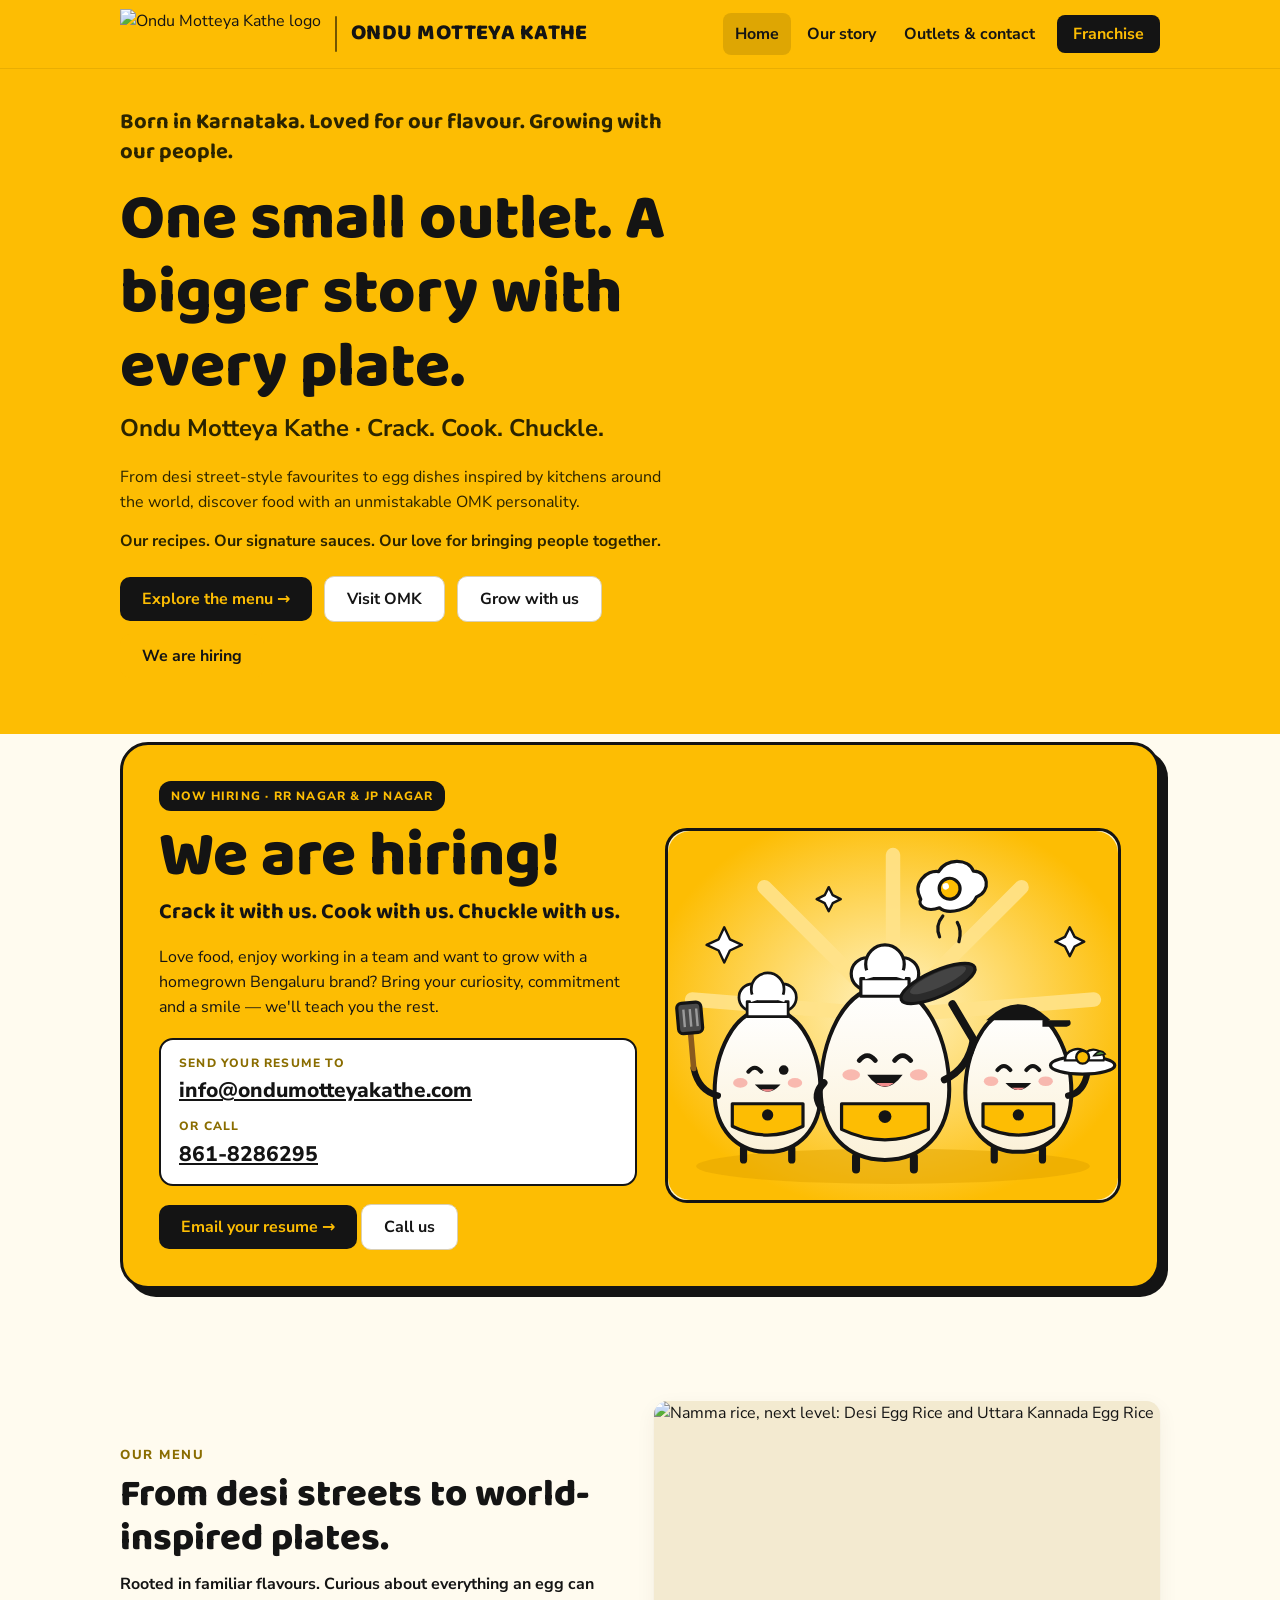
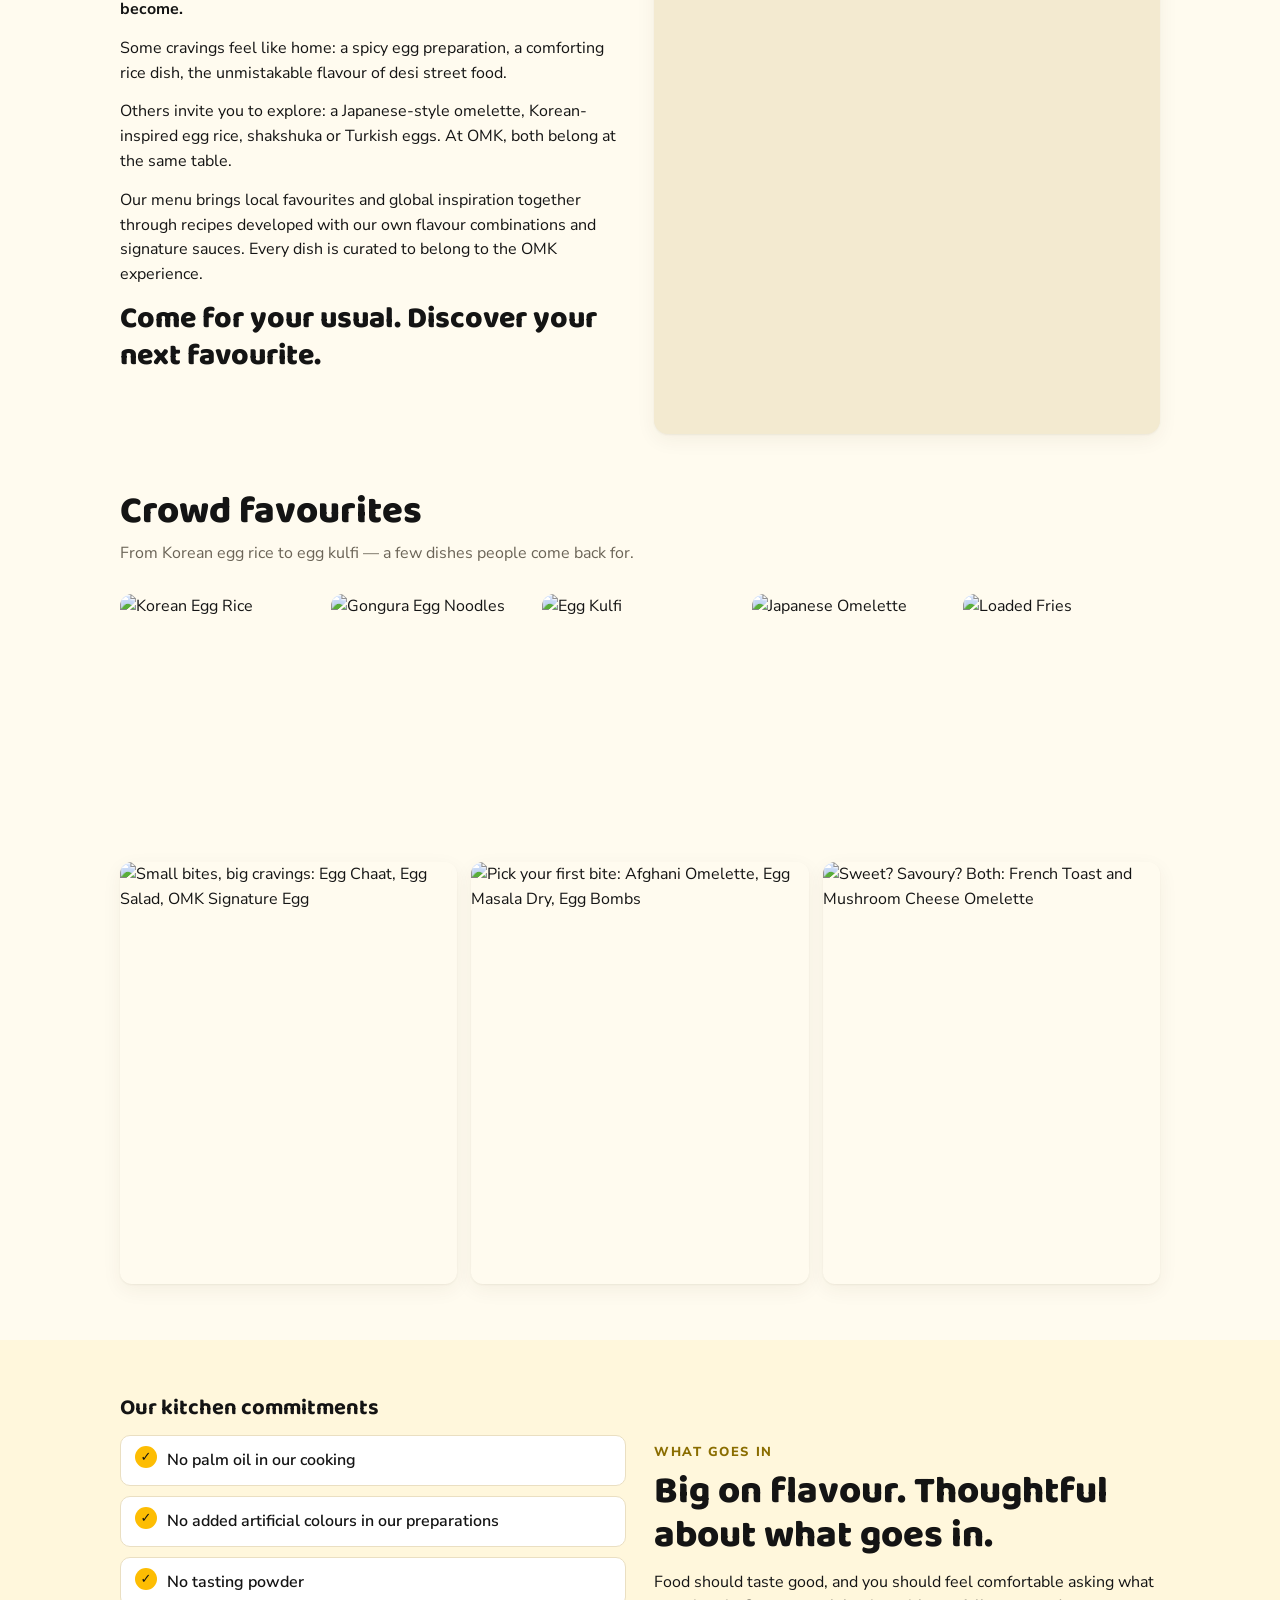
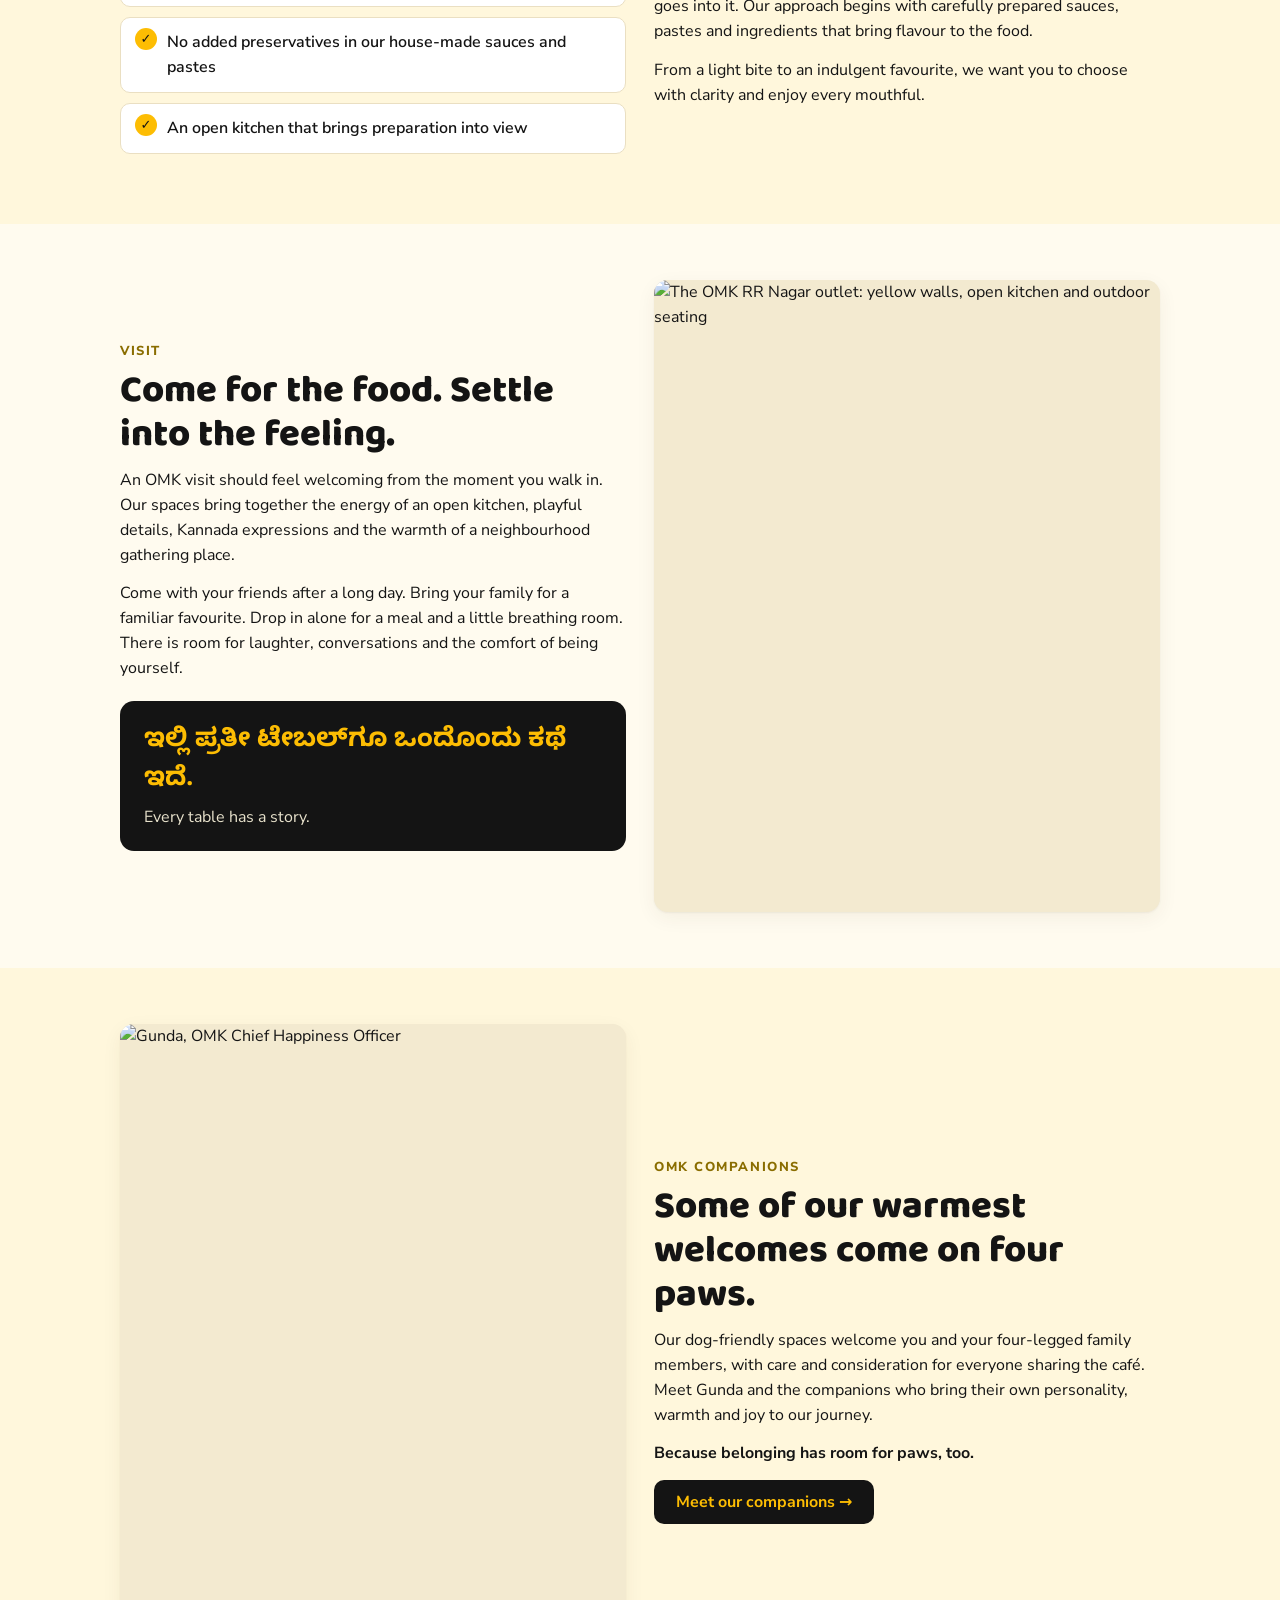
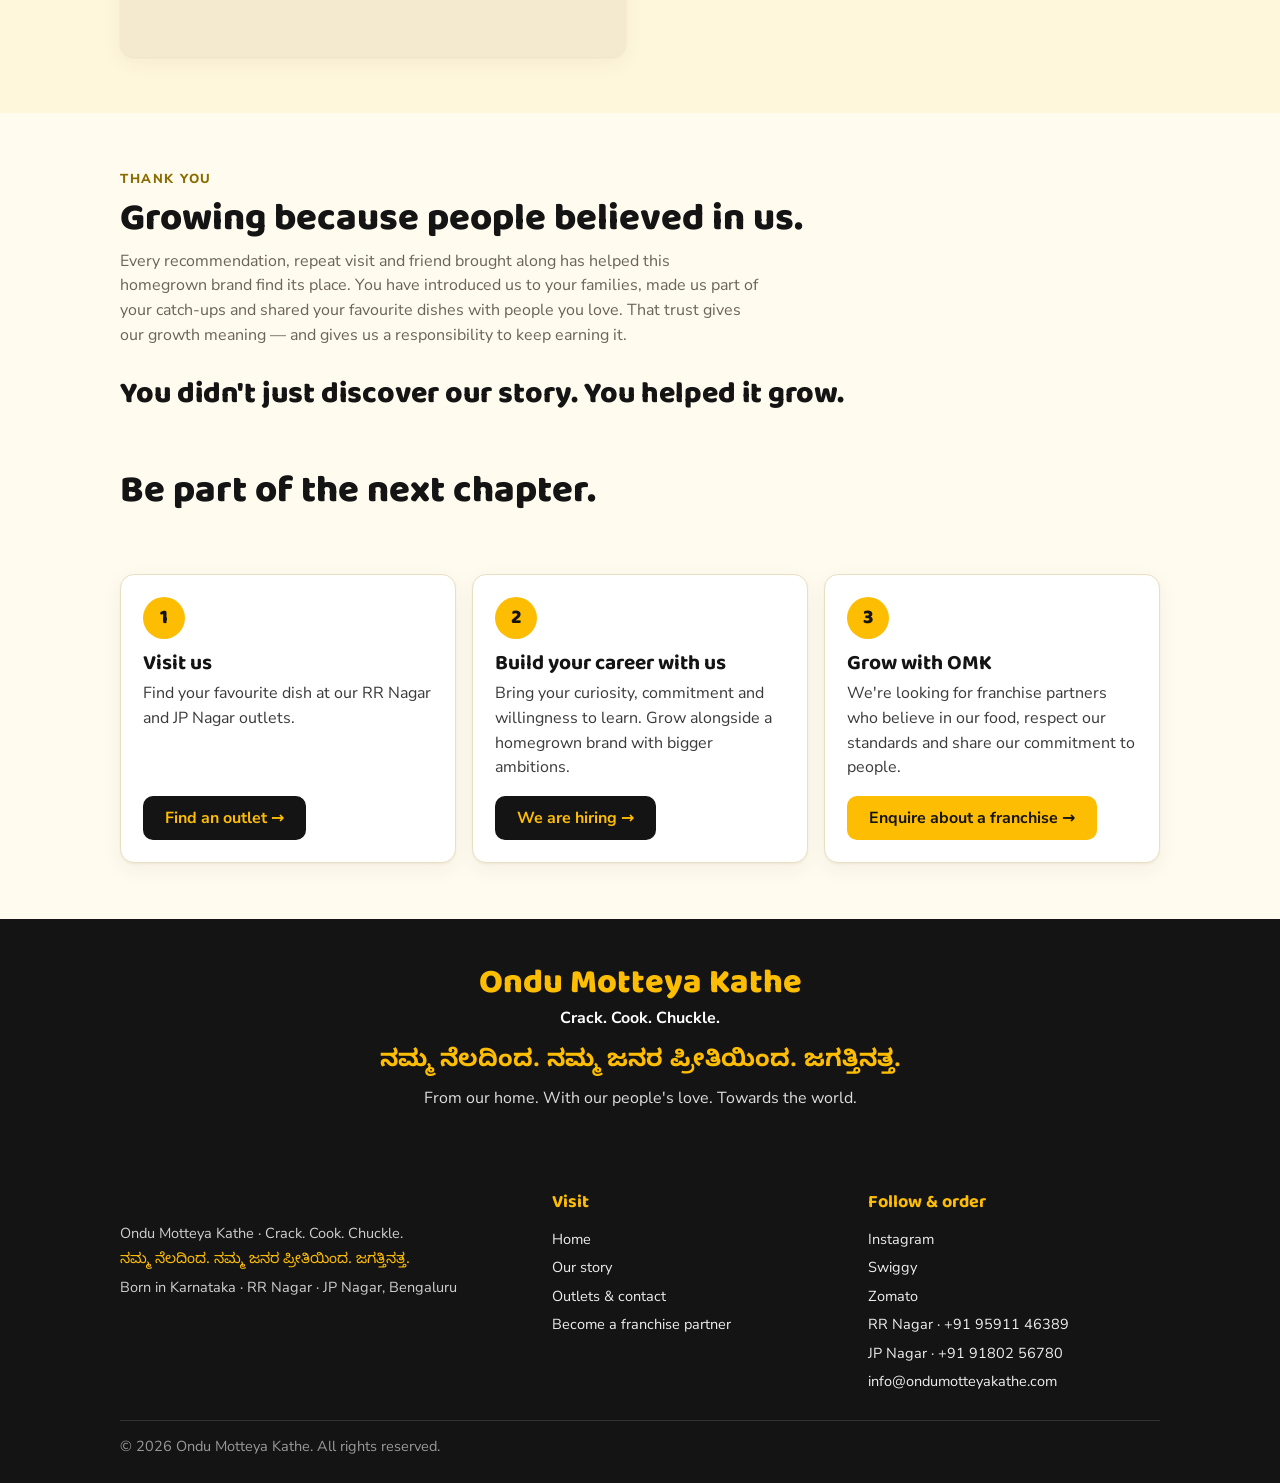
==== index.html @ 31c742a5 "Add files via upload" ====
<!doctype html>
<html lang="en">
<head>
<meta charset="utf-8">
<meta name="viewport" content="width=device-width, initial-scale=1">
<title>Ondu Motteya Kathe · Crack. Cook. Chuckle.</title>
<meta name="description" content="Born in Karnataka. Loved for our flavour. Growing with our people. Desi street-style favourites and world-inspired egg dishes in RR Nagar and JP Nagar, Bengaluru.">
<meta property="og:title" content="Ondu Motteya Kathe · Crack. Cook. Chuckle.">
<meta property="og:description" content="Born in Karnataka. Loved for our flavour. Growing with our people. Desi street-style favourites and world-inspired egg dishes in RR Nagar and JP Nagar, Bengaluru.">
<meta property="og:image" content="icon.png">
<meta name="theme-color" content="#FDBD03">
<link rel="icon" href="icon.png">
<link rel="apple-touch-icon" href="icon.png">
<link rel="preconnect" href="https://fonts.googleapis.com">
<link rel="preconnect" href="https://fonts.gstatic.com" crossorigin>
<link href="https://fonts.googleapis.com/css2?family=Baloo+2:wght@600;700;800&family=Noto+Sans+Kannada:wght@500;700&family=Nunito+Sans:wght@400;600;700;800&display=swap" rel="stylesheet">
<link rel="stylesheet" href="style.css?v=7">
</head>
<body>
<header id="siteHeader" class="bar"></header>
<main>
  <section class="hero">
    <div class="wrap">
      <div>
        <p class="stack">Born in Karnataka. Loved for our flavour. Growing with our people.</p>
        <h1>One small outlet. A bigger story with every plate.</h1>
        <p class="tag">Ondu Motteya Kathe · Crack. Cook. Chuckle.</p>
        <p>From desi street-style favourites to egg dishes inspired by kitchens around the world, discover food with an unmistakable OMK personality.</p>
        <p><b>Our recipes. Our signature sauces. Our love for bringing people together.</b></p>
        <div class="cta">
          <a class="btn btn-dark" href="outlets.html#order">Explore the menu →</a>
          <a class="btn btn-line" href="outlets.html">Visit OMK</a>
          <a class="btn btn-line" href="#grow">Grow with us</a>
          <a class="btn btn-y" href="#hiring">We are hiring</a>
        </div>
      </div>
      <img class="logo" src="logo.png" alt="">
    </div>
  </section>

  <section class="sec hiring" id="hiring">
    <div class="wrap">
      <div class="hire-card">
        <div class="hire-txt">
          <span class="hire-tag">Now hiring · RR Nagar &amp; JP Nagar</span>
          <h2>We are hiring!</h2>
          <p class="hire-sub">Crack it with us. Cook with us. Chuckle with us.</p>
          <p>Love food, enjoy working in a team and want to grow with a homegrown Bengaluru brand? Bring your curiosity, commitment and a smile — we'll teach you the rest.</p>
          <div class="hire-box">
            <p><span>Send your resume to</span><a href="mailto:info@ondumotteyakathe.com?subject=Job%20application">info@ondumotteyakathe.com</a></p>
            <p><span>Or call</span><a href="tel:+918618286295">861-8286295</a></p>
          </div>
          <div class="cta">
            <a class="btn btn-dark" href="mailto:info@ondumotteyakathe.com?subject=Job%20application">Email your resume →</a>
            <a class="btn btn-line" href="tel:+918618286295">Call us</a>
          </div>
        </div>
        <img class="hire-art" src="img-hiring.svg" alt="Three cheerful OMK egg characters cooking and serving" width="560" height="460">
      </div>
    </div>
  </section>

  <section class="sec">
    <div class="wrap two">
      <div class="prose">
        <span class="eyebrow">Our menu</span>
        <h2>From desi streets to world-inspired plates.</h2>
        <p><b>Rooted in familiar flavours. Curious about everything an egg can become.</b></p>
        <p>Some cravings feel like home: a spicy egg preparation, a comforting rice dish, the unmistakable flavour of desi street food.</p>
        <p>Others invite you to explore: a Japanese-style omelette, Korean-inspired egg rice, shakshuka or Turkish eggs. At OMK, both belong at the same table.</p>
        <p>Our menu brings local favourites and global inspiration together through recipes developed with our own flavour combinations and signature sauces. Every dish is curated to belong to the OMK experience.</p>
        <p class="big-quote">Come for your usual. Discover your next favourite.</p>
      </div>
      <img class="photo tall" src="img-menu-namma-rice.jpg" alt="Namma rice, next level: Desi Egg Rice and Uttara Kannada Egg Rice" loading="lazy">
    </div>
  </section>

  <section class="sec" style="padding-top:0">
    <div class="wrap">
      <h2>Crowd favourites</h2>
      <p class="lead">From Korean egg rice to egg kulfi — a few dishes people come back for.</p>
      <div class="scroller">
        <img src="img-dish-korean-egg-rice.jpg" alt="Korean Egg Rice" loading="lazy">
        <img src="img-dish-gongura-noodles.jpg" alt="Gongura Egg Noodles" loading="lazy">
        <img src="img-dish-egg-kulfi.jpg" alt="Egg Kulfi" loading="lazy">
        <img src="img-dish-japanese-omelette.jpg" alt="Japanese Omelette" loading="lazy">
        <img src="img-dish-loaded-fries.jpg" alt="Loaded Fries" loading="lazy">
      </div>
      <div class="menu-grid" style="margin-top:22px">
        <img src="img-menu-small-bites.jpg" alt="Small bites, big cravings: Egg Chaat, Egg Salad, OMK Signature Egg" loading="lazy">
        <img src="img-menu-first-bite.jpg" alt="Pick your first bite: Afghani Omelette, Egg Masala Dry, Egg Bombs" loading="lazy">
        <img src="img-menu-sweet-savoury.jpg" alt="Sweet? Savoury? Both: French Toast and Mushroom Cheese Omelette" loading="lazy">
      </div>
    </div>
  </section>

  <section class="sec alt">
    <div class="wrap two reverse">
      <div class="prose">
        <span class="eyebrow">What goes in</span>
        <h2>Big on flavour. Thoughtful about what goes in.</h2>
        <p>Food should taste good, and you should feel comfortable asking what goes into it. Our approach begins with carefully prepared sauces, pastes and ingredients that bring flavour to the food.</p>
        <p>From a light bite to an indulgent favourite, we want you to choose with clarity and enjoy every mouthful.</p>
      </div>
      <div>
        <h3 style="font-size:22px">Our kitchen commitments</h3>
        <ul class="ticks">
          <li>No palm oil in our cooking</li>
          <li>No added artificial colours in our preparations</li>
          <li>No tasting powder</li>
          <li>No added preservatives in our house-made sauces and pastes</li>
          <li>An open kitchen that brings preparation into view</li>
        </ul>
      </div>
    </div>
  </section>

  <section class="sec">
    <div class="wrap two">
      <div class="prose">
        <span class="eyebrow">Visit</span>
        <h2>Come for the food. Settle into the feeling.</h2>
        <p>An OMK visit should feel welcoming from the moment you walk in. Our spaces bring together the energy of an open kitchen, playful details, Kannada expressions and the warmth of a neighbourhood gathering place.</p>
        <p>Come with your friends after a long day. Bring your family for a familiar favourite. Drop in alone for a meal and a little breathing room. There is room for laughter, conversations and the comfort of being yourself.</p>
        <div class="kn-line"><span class="kn" lang="kn">ಇಲ್ಲಿ ಪ್ರತೀ ಟೇಬಲ್‌ಗೂ ಒಂದೊಂದು ಕಥೆ ಇದೆ.</span><span class="en">Every table has a story.</span></div>
      </div>
      <img class="photo tall" src="img-outlet-rrnagar.jpg" alt="The OMK RR Nagar outlet: yellow walls, open kitchen and outdoor seating" loading="lazy">
    </div>
  </section>

  <section class="sec alt">
    <div class="wrap two reverse">
      <div class="prose">
        <span class="eyebrow">OMK Companions</span>
        <h2>Some of our warmest welcomes come on four paws.</h2>
        <p>Our dog-friendly spaces welcome you and your four-legged family members, with care and consideration for everyone sharing the café. Meet Gunda and the companions who bring their own personality, warmth and joy to our journey.</p>
        <p><b>Because belonging has room for paws, too.</b></p>
        <a class="btn btn-dark" href="story.html#companions">Meet our companions →</a>
      </div>
      <img class="photo tall" src="img-gunda.jpg" alt="Gunda, OMK Chief Happiness Officer" loading="lazy">
    </div>
  </section>

  <section class="sec">
    <div class="wrap">
      <span class="eyebrow">Thank you</span>
      <h2>Growing because people believed in us.</h2>
      <p class="lead">Every recommendation, repeat visit and friend brought along has helped this homegrown brand find its place. You have introduced us to your families, made us part of your catch-ups and shared your favourite dishes with people you love. That trust gives our growth meaning — and gives us a responsibility to keep earning it.</p>
      <p class="big-quote" style="margin-top:0">You didn't just discover our story. You helped it grow.</p>
    </div>
  </section>

  <section class="sec" id="grow" style="padding-top:0">
    <div class="wrap">
      <h2>Be part of the next chapter.</h2>
      <p class="lead">&nbsp;</p>
      <div class="grid3 cta-cards">
        <div class="tile"><div class="ic">1</div><h3>Visit us</h3><p>Find your favourite dish at our RR Nagar and JP Nagar outlets.</p><a class="btn btn-dark" href="outlets.html">Find an outlet →</a></div>
        <div class="tile"><div class="ic">2</div><h3>Build your career with us</h3><p>Bring your curiosity, commitment and willingness to learn. Grow alongside a homegrown brand with bigger ambitions.</p><a class="btn btn-dark" href="#hiring">We are hiring →</a></div>
        <div class="tile" id="franchiseCard"><div class="ic">3</div><h3>Grow with OMK</h3><p>We're looking for franchise partners who believe in our food, respect our standards and share our commitment to people.</p><a class="btn btn-y" href="franchise.html">Enquire about a franchise →</a></div>
      </div>
    </div>
  </section>

  <section class="band">
    <div class="wrap" style="display:block;text-align:center">
      <h2>Ondu Motteya Kathe</h2>
      <p style="font-weight:700;color:#fff;margin:4px 0 14px">Crack. Cook. Chuckle.</p>
      <p class="kn" lang="kn" style="color:var(--y);font-size:clamp(18px,2.4vw,24px);font-weight:700;margin:0">ನಮ್ಮ ನೆಲದಿಂದ. ನಮ್ಮ ಜನರ ಪ್ರೀತಿಯಿಂದ. ಜಗತ್ತಿನತ್ತ.</p>
      <p>From our home. With our people's love. Towards the world.</p>
    </div>
  </section>
</main>
<footer id="siteFooter"></footer>
<script src="site.js"></script>
</body>
</html>
---- style.css ----
:root {
  --y: #FDBD03; --y2: #FFD54A; --y-soft: #FFF3C4; --ink: #141414; --ink2: #3a3a3a; --muted: #6b6457;
  --cream: #FFFBEF; --card: #ffffff; --line: #EADFC2; --red: #C62828; --ok: #2E7D32;
  --r: 14px; --shadow: 0 1px 2px rgba(60,45,0,.06), 0 6px 20px rgba(60,45,0,.06);
}
* { box-sizing: border-box; }
html { -webkit-text-size-adjust: 100%; }
body { margin: 0; background: var(--cream); color: var(--ink); font: 16px/1.55 "Nunito Sans", system-ui, -apple-system, "Segoe UI", Roboto, Arial, sans-serif; }
h1, h2, h3, .brand { font-family: "Baloo 2", "Nunito Sans", system-ui, sans-serif; line-height: 1.15; margin: 0; }
a { color: inherit; }
.hidden { display: none !important; }
.wrap { max-width: 1080px; margin: 0 auto; padding: 0 20px; }

/* Header bar */
.bar { background: var(--y); position: sticky; top: 0; z-index: 10; box-shadow: 0 1px 0 rgba(0,0,0,.08); }
.bar .wrap { display: flex; align-items: center; gap: 14px; height: 68px; }
.bar img { height: 50px; width: auto; display: block; }
.bar .div { width: 2px; height: 36px; background: rgba(0,0,0,.55); border-radius: 2px; }
.bar .brand { font-size: 22px; font-weight: 800; letter-spacing: .02em; }
.bar .sp { flex: 1; }
.btn { font: 700 16px/1 "Nunito Sans", system-ui, sans-serif; border: 0; border-radius: 10px; padding: 14px 22px; cursor: pointer; text-decoration: none; display: inline-flex; align-items: center; gap: 8px; }
.btn-dark { background: var(--ink); color: var(--y); }
.btn-dark:hover { background: #000; }
.btn-y { background: var(--y); color: var(--ink); }
.btn-y:hover { background: #f2b200; }
.btn-line { background: #fff; color: var(--ink); border: 1.5px solid #d9cfb5; }
.btn:disabled { opacity: .55; cursor: default; }
.btn:focus-visible, input:focus-visible, textarea:focus-visible { outline: 3px solid #1a1a1a; outline-offset: 2px; }

/* Landing */
.hero { background: var(--y); padding: 40px 0 56px; overflow: hidden; }
.hero .wrap { display: grid; grid-template-columns: 1.25fr .75fr; gap: 32px; align-items: center; }
.kicker { display: inline-block; font-weight: 800; font-size: 13px; letter-spacing: .12em; text-transform: uppercase; background: var(--ink); color: var(--y); padding: 6px 10px; border-radius: 6px; }
.hero h1 { font-size: clamp(38px, 6vw, 64px); font-weight: 800; margin: 16px 0 6px; }
.hero .tag { font-size: clamp(19px, 2.4vw, 24px); font-weight: 700; margin: 0 0 18px; }
.hero p { max-width: 560px; margin: 0 0 14px; color: #2b2400; }
.hero .cta { margin-top: 22px; display: flex; flex-wrap: wrap; gap: 12px; align-items: center; }
.hero .small { font-size: 14px; color: #3d3200; }
.hero .logo { width: 100%; max-width: 330px; justify-self: center; }
.sec { padding: 56px 0; }
.sec h2 { font-size: clamp(28px, 3.6vw, 38px); font-weight: 800; margin-bottom: 8px; }
.sec .lead { color: var(--muted); max-width: 640px; margin: 0 0 28px; }
.grid3 { display: grid; grid-template-columns: repeat(3, 1fr); gap: 16px; }
.tile { background: var(--card); border: 1px solid var(--line); border-radius: var(--r); padding: 22px; box-shadow: var(--shadow); }
.tile .ic { width: 42px; height: 42px; border-radius: 50%; background: var(--y); display: grid; place-items: center; font-family: "Baloo 2"; font-weight: 800; font-size: 20px; margin-bottom: 12px; }
.tile h3 { font-size: 21px; margin-bottom: 6px; }
.tile p { margin: 0; color: var(--ink2); }
.note-box { background: var(--y-soft); border: 1px solid #f1d98a; border-radius: var(--r); padding: 22px 24px; }
.note-box ul { margin: 10px 0 0; padding-left: 20px; }
.note-box li { margin: 6px 0; }
.steps { list-style: none; padding: 0; margin: 0; display: grid; grid-template-columns: repeat(5, 1fr); gap: 12px; counter-reset: s; }
.steps li { background: var(--card); border: 1px solid var(--line); border-radius: var(--r); padding: 18px 16px; counter-increment: s; }
.steps li::before { content: counter(s); display: grid; place-items: center; width: 30px; height: 30px; border-radius: 50%; background: var(--ink); color: var(--y); font-weight: 800; margin-bottom: 10px; }
.steps b { display: block; font-family: "Baloo 2"; font-size: 18px; }
.steps span { font-size: 14px; color: var(--muted); }
.band { background: var(--ink); color: #fff; padding: 44px 0; }
.band .wrap { display: flex; flex-wrap: wrap; align-items: center; justify-content: space-between; gap: 18px; }
.band h2 { color: var(--y); font-size: clamp(26px, 3.4vw, 34px); font-weight: 800; }
.band p { margin: 4px 0 0; color: #ddd; }
footer { padding: 22px 0 34px; color: var(--muted); font-size: 14px; text-align: center; }

/* Form */
.formwrap { max-width: 760px; margin: 0 auto; padding: 26px 16px 70px; }
.f-title { font-size: clamp(30px, 5vw, 40px); font-weight: 800; margin: 6px 0 4px; }
.f-sub { color: var(--ink2); margin: 0 0 16px; }
.progress { height: 6px; background: #efe4c4; border-radius: 6px; overflow: hidden; margin: 0 0 14px; }
.progress i { display: block; height: 100%; background: var(--ink); width: 0; transition: width .3s; }
.sectag { background: var(--y-soft); border: 1px solid #f1d98a; border-radius: 10px; padding: 11px 16px; font-weight: 700; margin-bottom: 14px; }
.q { background: var(--card); border: 1px solid var(--line); border-radius: var(--r); padding: 18px 20px 20px; margin-bottom: 12px; }
.q.err { border-color: var(--red); box-shadow: 0 0 0 1px var(--red) inset; }
.q label.t, .q .t { display: block; font-weight: 700; font-size: 16.5px; margin-bottom: 4px; }
.q .req { color: var(--red); margin-left: 3px; }
.q .help { color: var(--muted); font-size: 14.5px; margin: 0 0 10px; }
.q input[type=text], .q input[type=tel], .q input[type=email], .q input[type=date], .q textarea {
  width: 100%; font: inherit; color: var(--ink); background: transparent; border: 0; border-bottom: 1.5px solid #cfc6ae; padding: 8px 2px; border-radius: 0; }
.q textarea { min-height: 120px; resize: vertical; border: 1.5px solid #e2d8bd; border-radius: 10px; padding: 10px 12px; background: #fffdf6; }
.q input:focus, .q textarea:focus { border-color: var(--ink); outline: none; }
.q .opt { display: flex; gap: 12px; align-items: flex-start; padding: 8px 0; cursor: pointer; }
.q .opt input { width: 20px; height: 20px; margin: 2px 0 0; accent-color: #141414; flex: none; }
.q .cnt { font-size: 12.5px; color: #9a917c; text-align: right; margin-top: 4px; }
.q .emsg { color: var(--red); font-size: 14px; margin-top: 6px; display: none; }
.q.err .emsg { display: block; }
.nav { display: flex; gap: 12px; margin-top: 18px; align-items: center; flex-wrap: wrap; }
.nav .saved { color: var(--muted); font-size: 13.5px; margin-left: auto; }
.hp { position: absolute; left: -9999px; width: 1px; height: 1px; overflow: hidden; }
.done { text-align: center; padding: 50px 16px 80px; max-width: 620px; margin: 0 auto; }
.done img { width: 150px; }
.done h1 { font-size: 40px; font-weight: 800; margin: 14px 0 8px; }
.alert { background: #fdecea; color: #7f1d1d; border: 1px solid #f5c2c0; border-radius: 10px; padding: 12px 14px; margin-top: 14px; }

@media (max-width: 860px) {
  .hero .wrap { grid-template-columns: 1fr; }
  .hero .logo { max-width: 200px; order: -1; }
  .grid3 { grid-template-columns: 1fr; }
  .steps { grid-template-columns: 1fr 1fr; }
}
@media (max-width: 520px) {
  .wrap { padding: 0 16px; }
  .bar .wrap { height: 60px; gap: 10px; }
  .bar img { height: 42px; }
  .bar .brand { font-size: 17px; }
  .bar .btn { padding: 10px 12px; font-size: 14px; }
  .steps { grid-template-columns: 1fr; }
  .q { padding: 16px; }
  .nav .btn { flex: 1; justify-content: center; }
  .nav .saved { width: 100%; text-align: center; margin: 0; }
}

/* ---------- Site navigation & shared pieces ---------- */
.nav-links { display: flex; align-items: center; gap: 4px; margin-left: auto; }
.nav-links a { text-decoration: none; font-weight: 700; padding: 9px 12px; border-radius: 8px; }
.nav-links a:hover { background: rgba(0,0,0,.08); }
.nav-links a[aria-current="page"] { background: rgba(0,0,0,.12); }
.nav-links a.btn { margin-left: 6px; padding: 11px 16px; }
.nav-links a.btn:hover { background: #000; }
.menu-btn { display: none; margin-left: auto; background: var(--ink); color: var(--y); border: 0; border-radius: 8px; width: 44px; height: 40px; font-size: 20px; cursor: pointer; }
.ph { display: inline-block; background: #fff; border: 1.5px dashed #c9a400; color: #7a6200; border-radius: 6px; padding: 1px 7px; font-size: .92em; }
.ph-block { border: 2px dashed #d8bf6a; border-radius: var(--r); background: repeating-linear-gradient(135deg, #fffaf0, #fffaf0 10px, #fff3d0 10px, #fff3d0 20px); display: grid; place-items: center; text-align: center; color: #7a6200; font-weight: 700; padding: 20px; min-height: 200px; }
.page-hero { background: var(--y); padding: 46px 0 40px; }
.page-hero h1 { font-size: clamp(36px, 5.5vw, 56px); font-weight: 800; }
.page-hero p { max-width: 640px; margin: 10px 0 0; color: #2b2400; font-size: 18px; }
.two { display: grid; grid-template-columns: 1fr 1fr; gap: 28px; align-items: center; }
.prose p { margin: 0 0 14px; } .prose h2 { margin-bottom: 12px; }
.values { display: grid; grid-template-columns: repeat(4, 1fr); gap: 14px; }
.outlets { display: grid; grid-template-columns: repeat(auto-fill, minmax(280px, 1fr)); gap: 16px; }
.outlet h3 { font-size: 22px; margin-bottom: 6px; }
.outlet p { margin: 4px 0; color: var(--ink2); }
.outlet .acts { display: flex; flex-wrap: wrap; gap: 8px; margin-top: 12px; }
.outlet .acts .btn { padding: 10px 14px; font-size: 14px; }
.site-foot { background: var(--ink); color: #cfcfcf; padding: 34px 0 26px; font-size: 14.5px; text-align: left; }
.site-foot .wrap { display: grid; grid-template-columns: 1.4fr 1fr 1fr; gap: 24px; }
.site-foot img { height: 64px; filter: invert(78%) sepia(64%) saturate(1500%) hue-rotate(358deg) brightness(103%); }
.site-foot h4 { color: var(--y); font-family: "Baloo 2"; font-size: 18px; margin: 0 0 8px; }
.site-foot a { color: #eee; text-decoration: none; display: block; padding: 3px 0; }
.site-foot a:hover { color: var(--y); }
.site-foot .copy { grid-column: 1 / -1; border-top: 1px solid #333; padding-top: 14px; color: #999; }
@media (max-width: 860px) {
  .menu-btn { display: block; }
  .nav-links { display: none; position: absolute; top: 100%; left: 0; right: 0; background: var(--y); flex-direction: column; align-items: stretch; padding: 8px 16px 16px; box-shadow: 0 8px 16px rgba(0,0,0,.12); }
  .nav-links.open { display: flex; }
  .nav-links a { padding: 12px; }
  .nav-links a.btn { margin: 6px 0 0; justify-content: center; }
  .bar .wrap { position: relative; }
  .two, .values { grid-template-columns: 1fr; }
  .site-foot .wrap { grid-template-columns: 1fr; }
}
@media (min-width: 861px) and (max-width: 1060px) { .values { grid-template-columns: 1fr 1fr; } }

/* ---------- Story content ---------- */
.kn { font-family: "Noto Sans Kannada", "Baloo 2", sans-serif; }
.eyebrow { font-weight: 800; font-size: 13px; letter-spacing: .12em; text-transform: uppercase; color: #8a6d00; margin-bottom: 8px; display: block; }
.hero .stack { font-family: "Baloo 2"; font-weight: 700; font-size: clamp(18px, 2.2vw, 22px); line-height: 1.35; margin: 0 0 16px; }
.big-quote { font-family: "Baloo 2"; font-weight: 800; font-size: clamp(22px, 3vw, 30px); line-height: 1.25; margin: 18px 0 0; }
.kn-line { background: var(--ink); color: var(--y); border-radius: var(--r); padding: 22px 24px; margin-top: 20px; }
.kn-line .kn { font-size: clamp(20px, 2.6vw, 26px); font-weight: 700; display: block; line-height: 1.5; }
.kn-line span.en { color: #e8e2cc; display: block; margin-top: 4px; }
.ticks { list-style: none; padding: 0; margin: 14px 0; display: grid; gap: 10px; }
.ticks li { background: #fff; border: 1px solid var(--line); border-radius: 10px; padding: 12px 14px 12px 46px; position: relative; font-weight: 600; }
.ticks li::before { content: "✓"; position: absolute; left: 14px; top: 10px; width: 22px; height: 22px; border-radius: 50%; background: var(--y); display: grid; place-items: center; font-size: 13px; font-weight: 800; }
.alt { background: #fff7dc; }
.founder-quote { border-left: 5px solid var(--y); background: #fff; border-radius: 0 var(--r) var(--r) 0; padding: 18px 22px; margin: 18px 0 0; font-size: 18px; font-style: italic; }
.founder-quote cite { display: block; font-style: normal; font-weight: 800; margin-top: 10px; font-size: 15px; }
.cta-cards .tile { display: flex; flex-direction: column; }
.cta-cards .tile p { flex: 1; margin-bottom: 16px; }
.cta-cards .tile .btn { align-self: flex-start; }
.pills { display: flex; flex-wrap: wrap; gap: 8px; margin: 14px 0 0; }
.pills span { background: #fff; border: 1px solid var(--line); border-radius: 99px; padding: 6px 12px; font-weight: 700; font-size: 14px; }
.reverse > :first-child { order: 2; }
@media (max-width: 860px) { .reverse > :first-child { order: 0; } }

/* ---------- Photos ---------- */
.photo { width: 100%; height: auto; display: block; border-radius: var(--r); box-shadow: var(--shadow); background: #f3ead0; }
.photo.tall { aspect-ratio: 4 / 5; object-fit: cover; }
.photo.wide { aspect-ratio: 3 / 2; object-fit: cover; }
.scroller { display: grid; grid-template-columns: repeat(5, 1fr); gap: 14px; }
.scroller > * { scroll-snap-align: start; }
.scroller img { width: 100%; aspect-ratio: 4 / 5; object-fit: cover; border-radius: 12px; display: block; }
.menu-grid { display: grid; grid-template-columns: repeat(3, 1fr); gap: 14px; }
.menu-grid img { width: 100%; aspect-ratio: 4 / 5; object-fit: cover; border-radius: 12px; display: block; box-shadow: var(--shadow); }
.pets { display: grid; grid-template-columns: repeat(5, 1fr); gap: 12px; }
.pets figure { margin: 0; }
.pets img { width: 100%; aspect-ratio: 4 / 5; object-fit: cover; border-radius: 12px; display: block; box-shadow: var(--shadow); }
.pets figcaption { font-weight: 800; font-family: "Baloo 2"; font-size: 18px; margin-top: 6px; }
.pets figcaption span { display: block; font-family: "Nunito Sans"; font-weight: 600; font-size: 13.5px; color: var(--muted); }
.big-num { background: var(--y); border-radius: var(--r); padding: 34px 26px; text-align: center; box-shadow: var(--shadow); }
.big-num b { display: block; font-family: "Baloo 2"; font-weight: 800; font-size: clamp(64px, 9vw, 110px); line-height: 1; }
.big-num span { font-weight: 800; font-size: 18px; }
.big-num p { margin: 14px 0 0; color: #3d3200; }
@media (max-width: 1000px) { .menu-grid { grid-template-columns: 1fr 1fr 1fr; } .pets { grid-template-columns: repeat(3, 1fr); } }
@media (max-width: 860px) { .scroller { grid-template-columns: none; grid-auto-flow: column; grid-auto-columns: 42%; overflow-x: auto; scroll-snap-type: x mandatory; padding-bottom: 6px; scrollbar-width: none; } .scroller::-webkit-scrollbar { display: none; } }
@media (max-width: 560px) { .pets { grid-template-columns: 1fr 1fr; } .scroller { grid-auto-columns: 70%; } .menu-grid { grid-template-columns: none; grid-auto-flow: column; grid-auto-columns: 70%; overflow-x: auto; scroll-snap-type: x mandatory; scrollbar-width: none; } .menu-grid > * { scroll-snap-align: start; } }

/* ---------- Franchise form: dropdown ---------- */
.q select.sel { width: 100%; max-width: 360px; font: inherit; padding: 10px 12px; border: 1.5px solid #cfc6ae; border-radius: 10px; background: #fffdf6; color: var(--ink); }
.q select.sel:focus { border-color: var(--ink); outline: none; }
.nav-links a.btn[aria-current="page"] { background: var(--ink); color: var(--y); }

/* Property photo upload (franchise form) */
.q .photo-input { position: absolute; width: 1px; height: 1px; opacity: 0; }
.q .photo-add { display: inline-flex; align-items: center; gap: 8px; background: #141414; color: #FDBD03; font-weight: 800; border-radius: 12px; padding: 12px 16px; cursor: pointer; }
.q .thumbs { display: grid; grid-template-columns: repeat(3, 1fr); gap: 8px; margin-top: 12px; }
.q .thumbs:empty { display: none; }
.q .thumb { position: relative; aspect-ratio: 1; border-radius: 10px; overflow: hidden; background: #eee; }
.q .thumb img { width: 100%; height: 100%; object-fit: cover; display: block; }
.q .thumb button { position: absolute; top: 4px; right: 4px; width: 26px; height: 26px; border-radius: 50%; border: 0; background: rgba(0,0,0,.65); color: #fff; font-size: 13px; cursor: pointer; }
.q .cnt.pc { text-align: left; margin-top: 8px; }

/* We are hiring */
.hiring { padding-top: 8px; }
.hire-card { display: grid; grid-template-columns: 1.05fr 1fr; gap: 28px; align-items: center; background: var(--y); border: 3px solid var(--ink); border-radius: 28px; padding: 36px; box-shadow: 8px 8px 0 var(--ink); }
.hire-art { width: 100%; height: auto; display: block; border-radius: 22px; border: 3px solid var(--ink); background: #FFF3C4; }
.hire-tag { display: inline-block; background: var(--ink); color: var(--y); font-weight: 800; font-size: 12px; letter-spacing: .1em; text-transform: uppercase; padding: 6px 12px; border-radius: 12px; max-width: 100%; }
.hire-txt h2 { font-size: clamp(40px, 6vw, 64px); font-weight: 800; line-height: 1; margin: 14px 0 6px; }
.hire-sub { font-family: "Baloo 2", "Nunito Sans", system-ui, sans-serif; font-weight: 700; font-size: clamp(18px, 2.2vw, 22px); margin: 0 0 10px; }
.hire-txt > p { color: var(--ink); }
.hire-box { background: var(--card); border: 2px solid var(--ink); border-radius: var(--r); padding: 14px 18px; margin: 18px 0; display: grid; gap: 10px; }
.hire-box p { margin: 0; display: flex; flex-direction: column; gap: 2px; }
.hire-box span { font-weight: 800; font-size: 12px; letter-spacing: .1em; text-transform: uppercase; color: #8a6d00; }
.hire-box a { font-weight: 800; font-size: clamp(15px, 4.4vw, 21px); color: var(--ink); white-space: nowrap; }
.hire-card .btn-line { background: #fff; }
@media (max-width: 860px) {
  .hire-card { grid-template-columns: 1fr; padding: 20px; gap: 18px; box-shadow: 5px 5px 0 var(--ink); }
  .hire-art { order: -1; }
  .hire-tag { letter-spacing: .06em; font-size: 11px; }
  .hiring .wrap { padding-right: 22px; }
}
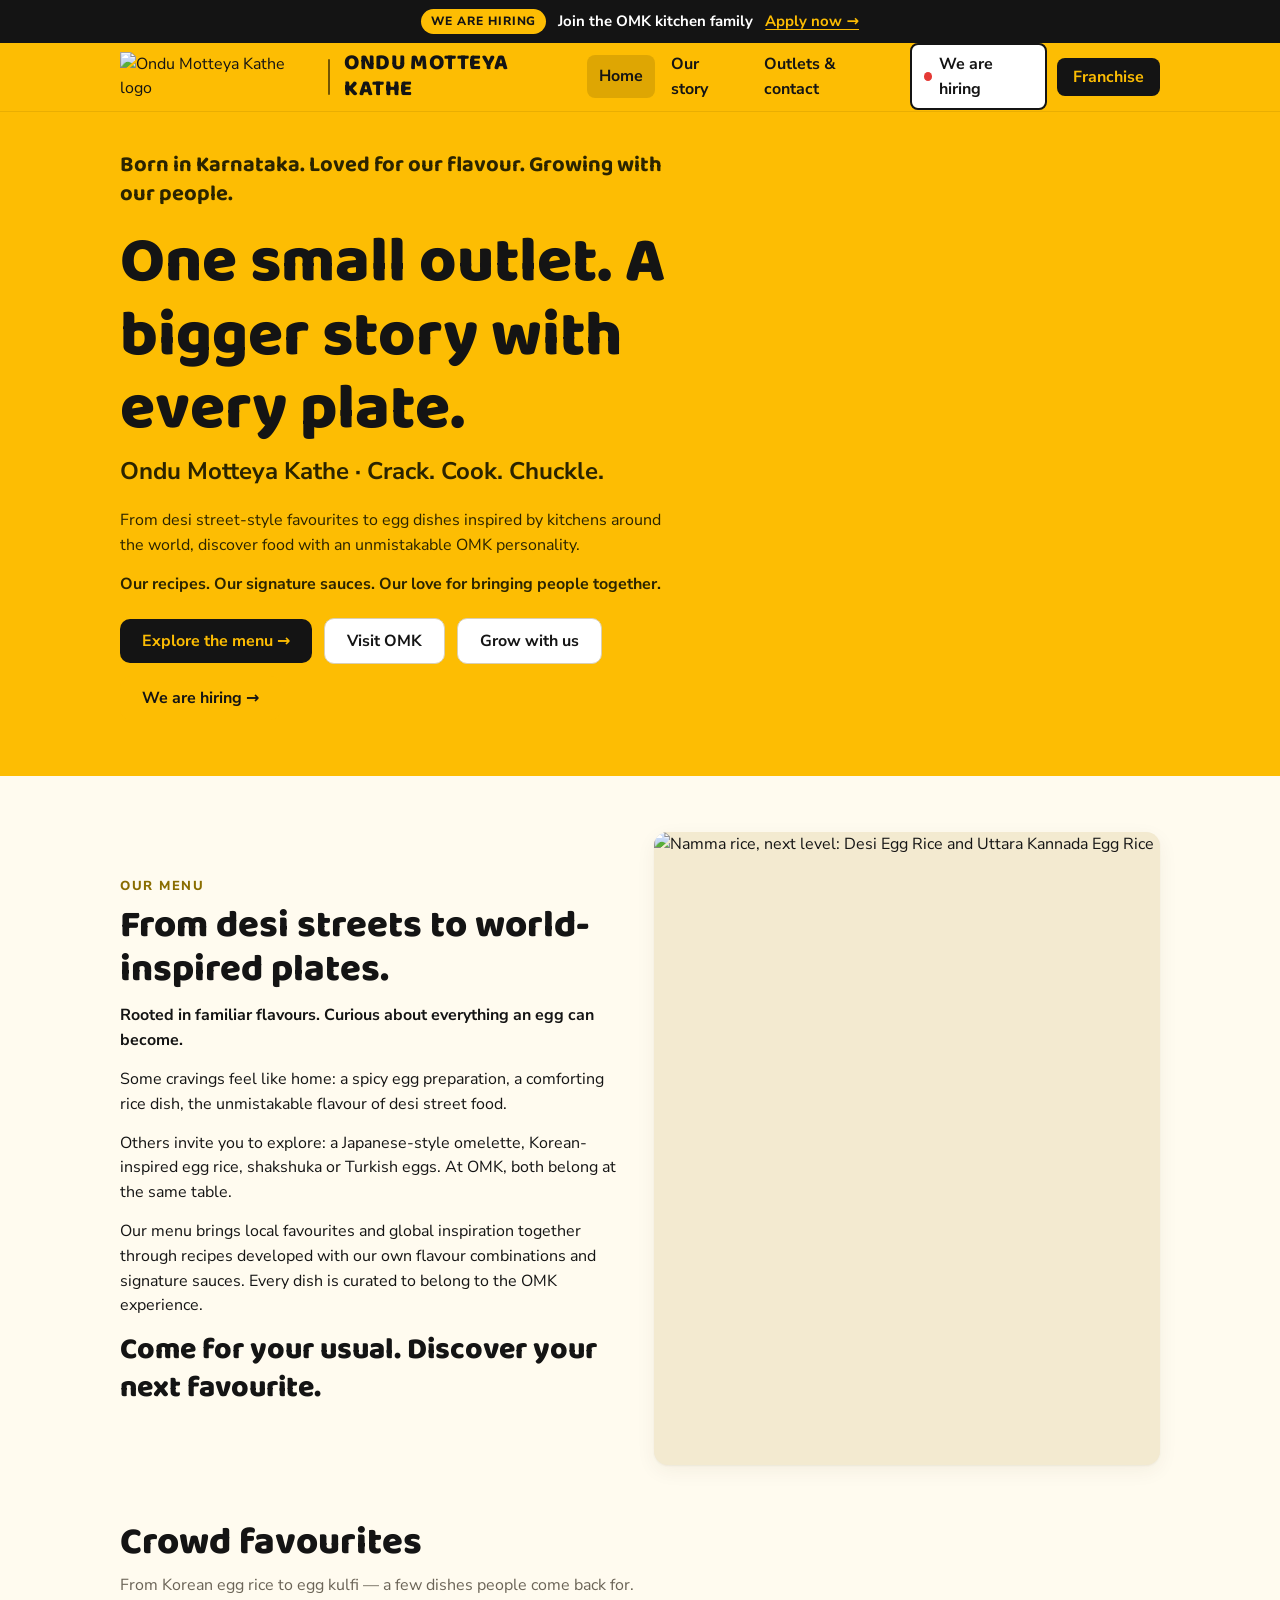
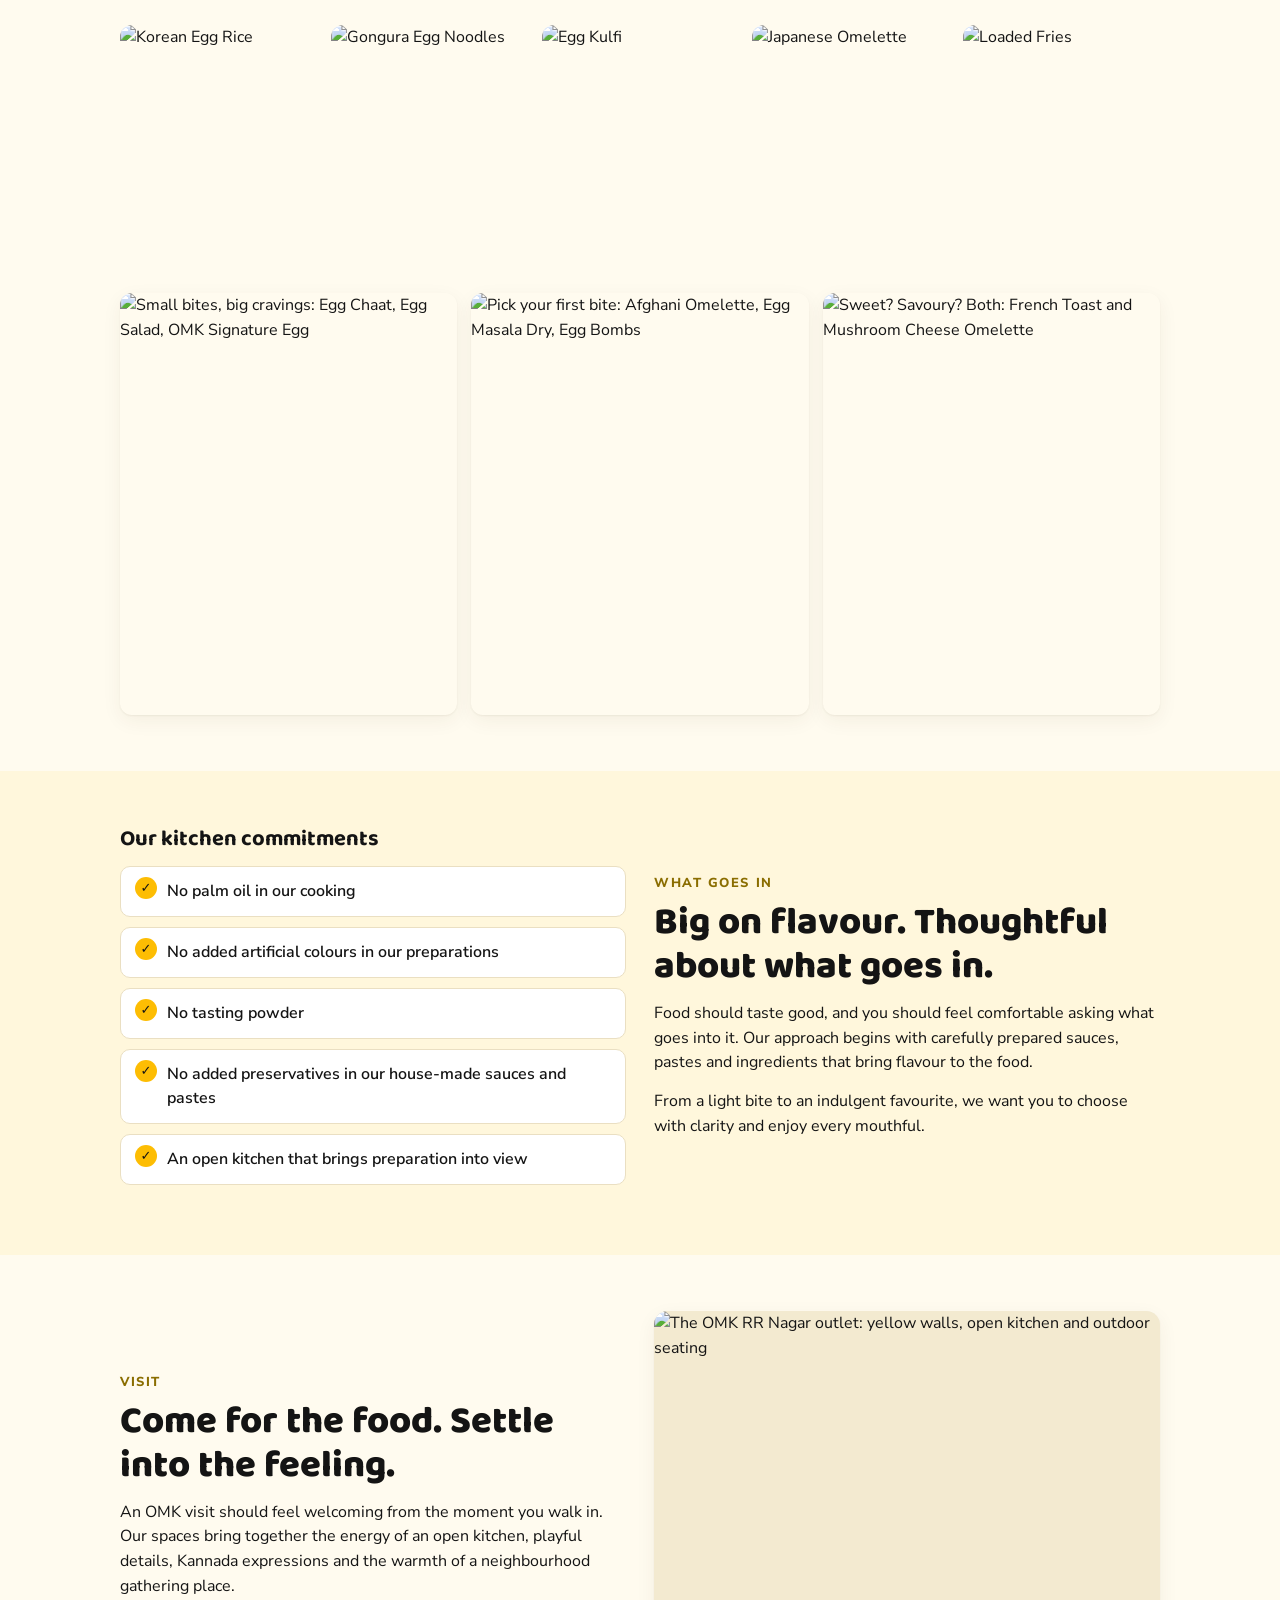
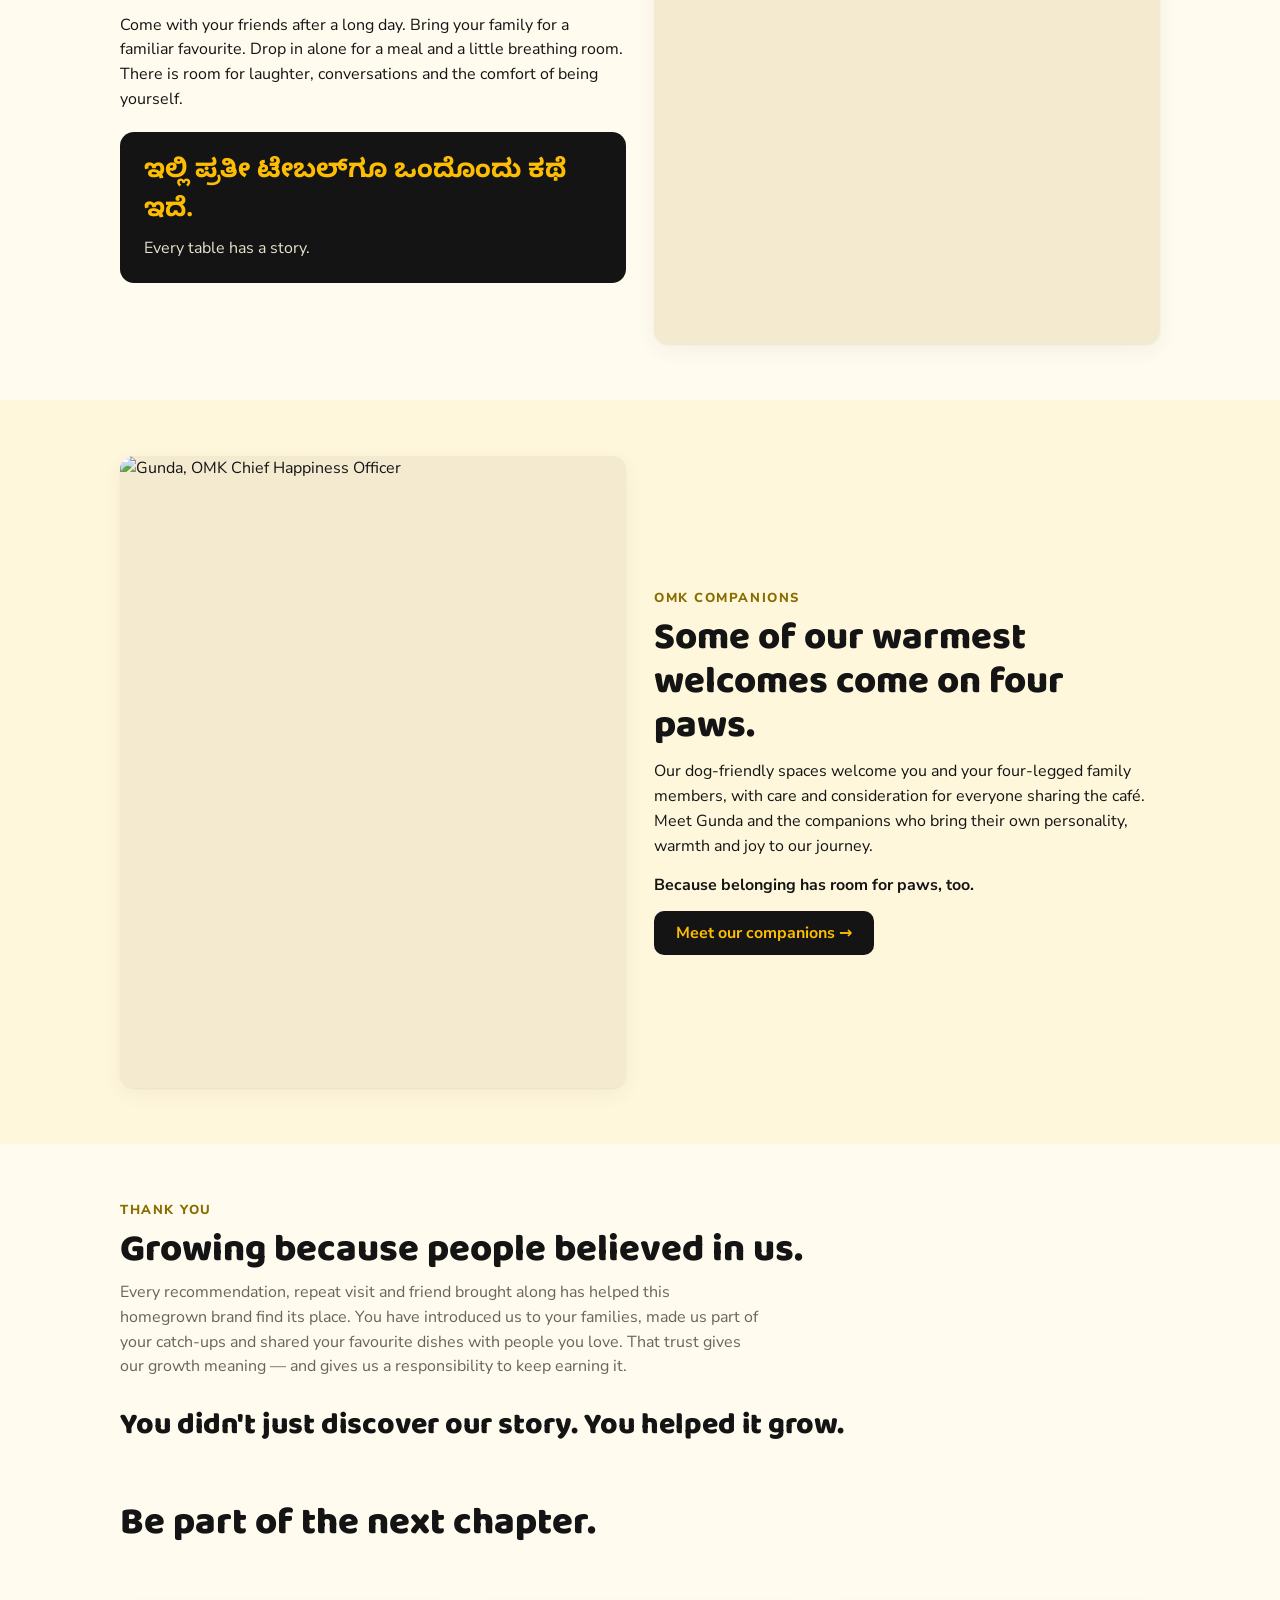
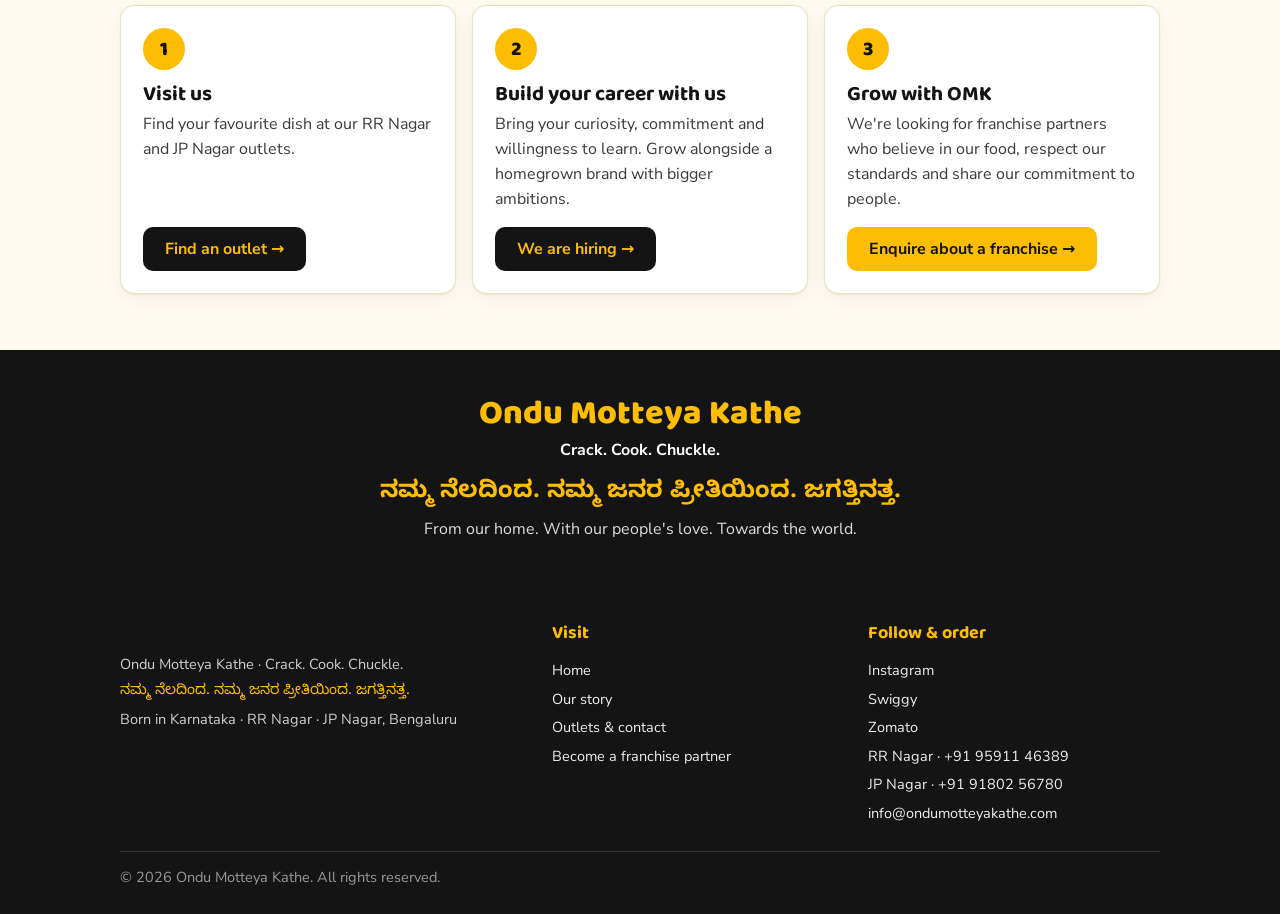
==== commit cc50b0fc: "Add files via upload" ====
--- a/index.html
+++ b/index.html
@@ -14,7 +14,7 @@
 <link rel="preconnect" href="https://fonts.googleapis.com">
 <link rel="preconnect" href="https://fonts.gstatic.com" crossorigin>
 <link href="https://fonts.googleapis.com/css2?family=Baloo+2:wght@600;700;800&family=Noto+Sans+Kannada:wght@500;700&family=Nunito+Sans:wght@400;600;700;800&display=swap" rel="stylesheet">
-<link rel="stylesheet" href="style.css?v=7">
+<link rel="stylesheet" href="style.css?v=8">
 </head>
 <body>
 <header id="siteHeader" class="bar"></header>
@@ -31,34 +31,13 @@
           <a class="btn btn-dark" href="outlets.html#order">Explore the menu →</a>
           <a class="btn btn-line" href="outlets.html">Visit OMK</a>
           <a class="btn btn-line" href="#grow">Grow with us</a>
-          <a class="btn btn-y" href="#hiring">We are hiring</a>
+          <a class="btn btn-y" href="careers.html">We are hiring →</a>
         </div>
       </div>
       <img class="logo" src="logo.png" alt="">
     </div>
   </section>
 
-  <section class="sec hiring" id="hiring">
-    <div class="wrap">
-      <div class="hire-card">
-        <div class="hire-txt">
-          <span class="hire-tag">Now hiring · RR Nagar &amp; JP Nagar</span>
-          <h2>We are hiring!</h2>
-          <p class="hire-sub">Crack it with us. Cook with us. Chuckle with us.</p>
-          <p>Love food, enjoy working in a team and want to grow with a homegrown Bengaluru brand? Bring your curiosity, commitment and a smile — we'll teach you the rest.</p>
-          <div class="hire-box">
-            <p><span>Send your resume to</span><a href="mailto:info@ondumotteyakathe.com?subject=Job%20application">info@ondumotteyakathe.com</a></p>
-            <p><span>Or call</span><a href="tel:+918618286295">861-8286295</a></p>
-          </div>
-          <div class="cta">
-            <a class="btn btn-dark" href="mailto:info@ondumotteyakathe.com?subject=Job%20application">Email your resume →</a>
-            <a class="btn btn-line" href="tel:+918618286295">Call us</a>
-          </div>
-        </div>
-        <img class="hire-art" src="img-hiring.svg" alt="Three cheerful OMK egg characters cooking and serving" width="560" height="460">
-      </div>
-    </div>
-  </section>
 
   <section class="sec">
     <div class="wrap two">
@@ -156,7 +135,7 @@
       <p class="lead">&nbsp;</p>
       <div class="grid3 cta-cards">
         <div class="tile"><div class="ic">1</div><h3>Visit us</h3><p>Find your favourite dish at our RR Nagar and JP Nagar outlets.</p><a class="btn btn-dark" href="outlets.html">Find an outlet →</a></div>
-        <div class="tile"><div class="ic">2</div><h3>Build your career with us</h3><p>Bring your curiosity, commitment and willingness to learn. Grow alongside a homegrown brand with bigger ambitions.</p><a class="btn btn-dark" href="#hiring">We are hiring →</a></div>
+        <div class="tile"><div class="ic">2</div><h3>Build your career with us</h3><p>Bring your curiosity, commitment and willingness to learn. Grow alongside a homegrown brand with bigger ambitions.</p><a class="btn btn-dark" href="careers.html">We are hiring →</a></div>
         <div class="tile" id="franchiseCard"><div class="ic">3</div><h3>Grow with OMK</h3><p>We're looking for franchise partners who believe in our food, respect our standards and share our commitment to people.</p><a class="btn btn-y" href="franchise.html">Enquire about a franchise →</a></div>
       </div>
     </div>
@@ -172,6 +151,6 @@
   </section>
 </main>
 <footer id="siteFooter"></footer>
-<script src="site.js"></script>
+<script src="site.js?v=8"></script>
 </body>
 </html>
--- a/style.css
+++ b/style.css
@@ -224,3 +224,18 @@
   .hire-tag { letter-spacing: .06em; font-size: 11px; }
   .hiring .wrap { padding-right: 22px; }
 }
+
+/* Hiring highlight: top strip + nav tab */
+.hire-strip { display: flex; align-items: center; justify-content: center; gap: 6px 12px; flex-wrap: wrap; background: var(--ink); color: #fff; text-decoration: none; padding: 9px 16px; font-weight: 700; font-size: 15px; text-align: center; }
+.hire-strip .hs-tag { background: var(--y); color: var(--ink); border-radius: 999px; padding: 3px 10px; font-weight: 800; font-size: 12px; letter-spacing: .08em; text-transform: uppercase; }
+.hire-strip .hs-go { color: var(--y); text-decoration: underline; text-underline-offset: 3px; white-space: nowrap; }
+.hire-strip:hover .hs-go { color: #fff; }
+.nav-links a.hire-nav { display: inline-flex; align-items: center; gap: 7px; background: #fff; border: 2px solid var(--ink); padding: 7px 12px; margin-left: 6px; }
+.nav-links a.hire-nav:hover { background: var(--y-soft); }
+.nav-links a.hire-nav[aria-current="page"] { background: var(--ink); color: var(--y); }
+.hire-nav .dot { width: 9px; height: 9px; border-radius: 50%; background: #E53935; box-shadow: 0 0 0 0 rgba(229,57,53,.6); animation: hirePulse 1.6s infinite; }
+@keyframes hirePulse { 0% { box-shadow: 0 0 0 0 rgba(229,57,53,.55); } 70% { box-shadow: 0 0 0 8px rgba(229,57,53,0); } 100% { box-shadow: 0 0 0 0 rgba(229,57,53,0); } }
+@media (prefers-reduced-motion: reduce) { .hire-nav .dot { animation: none; } }
+.hiring-page { padding-top: 32px; }
+.hire-txt h1 { font-size: clamp(40px, 6vw, 64px); font-weight: 800; line-height: 1; margin: 14px 0 6px; }
+@media (max-width: 860px) { .nav-links a.hire-nav { margin: 6px 0 0; justify-content: center; } .hire-strip { font-size: 14px; } .hire-strip .hs-txt { display: none; } }
